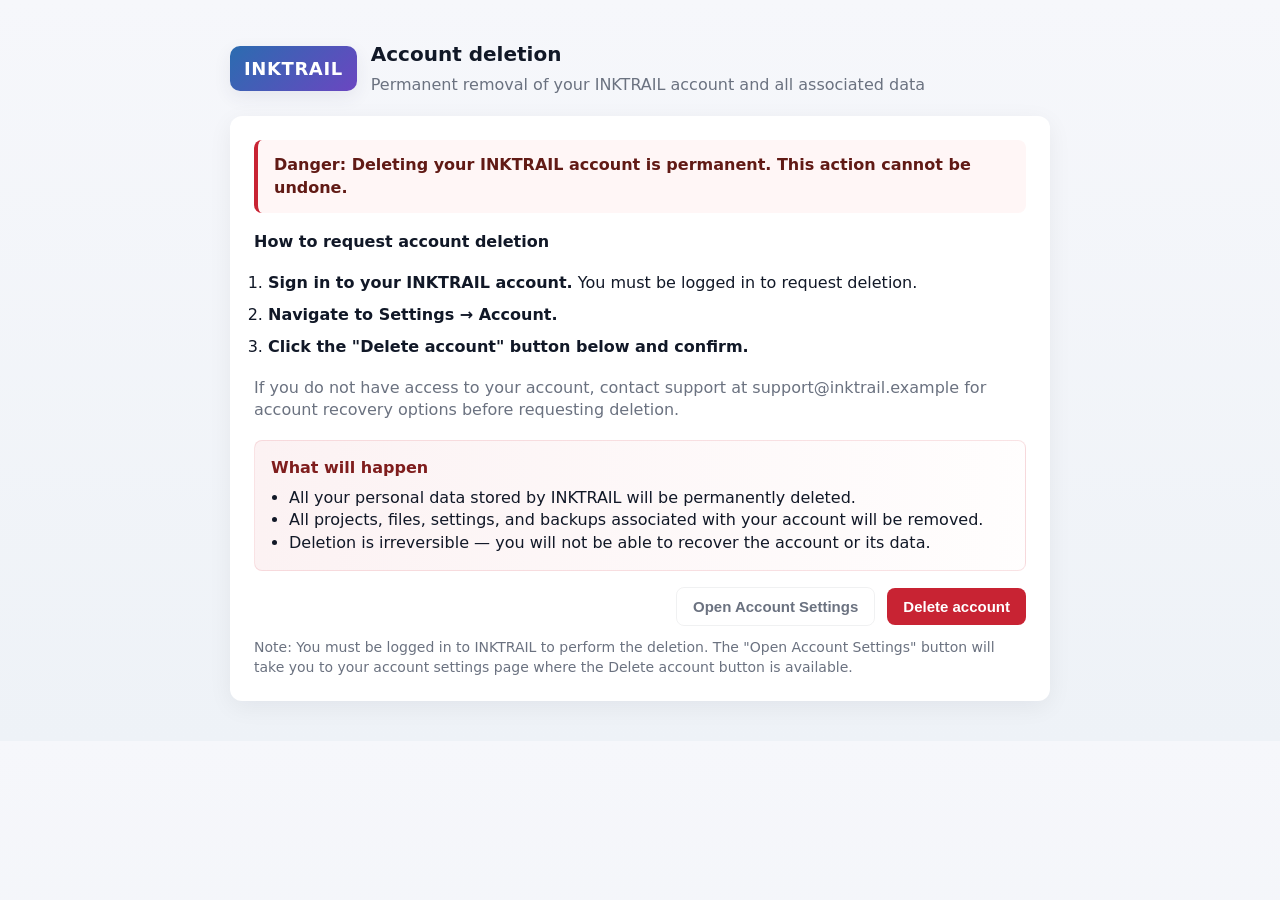
==== delete-account.html @ acf27bae "Add delete account HTML page" ====
<!doctype html>
<html lang="en">
<head>
  <meta charset="utf-8" />
  <meta name="viewport" content="width=device-width,initial-scale=1" />
  <title>Delete Account — INKTRAIL</title>
  <style>
    :root {
      --bg: #f6f7fb;
      --card: #ffffff;
      --accent: #0d6efd;
      --danger: #c82333;
      --muted: #6b7280;
      --max-width: 820px;
      --radius: 12px;
      font-family: system-ui, -apple-system, "Segoe UI", Roboto, "Helvetica Neue", Arial;
      color-scheme: light;
    }

    body {
      margin: 0;
      background: linear-gradient(180deg, #f6f7fb 0%, #eef2f7 100%);
      font-size: 16px;
      color: #111827;
      line-height: 1.4;
      -webkit-font-smoothing:antialiased;
      -moz-osx-font-smoothing:grayscale;
      padding: 40px 16px;
      display: flex;
      justify-content: center;
    }

    .container {
      width: 100%;
      max-width: var(--max-width);
    }

    header.app {
      display: flex;
      align-items: center;
      gap: 14px;
      margin-bottom: 20px;
    }

    .logo {
      background: linear-gradient(135deg,#2b6cb0,#6b46c1);
      color: white;
      font-weight: 700;
      padding: 10px 14px;
      border-radius: 10px;
      font-size: 18px;
      letter-spacing: 0.6px;
      box-shadow: 0 6px 18px rgba(50,50,93,0.08);
    }

    h1 {
      margin: 0;
      font-size: 20px;
    }

    .card {
      background: var(--card);
      border-radius: var(--radius);
      padding: 24px;
      box-shadow: 0 6px 24px rgba(15, 23, 42, 0.06);
    }

    .notice {
      border-left: 4px solid var(--danger);
      background: #fff6f6;
      padding: 14px 16px;
      border-radius: 8px;
      color: #611a15;
      margin-bottom: 18px;
      font-weight: 600;
    }

    .muted {
      color: var(--muted);
      margin-top: 6px;
      font-weight: 500;
    }

    .steps {
      margin: 18px 0;
      padding-left: 14px;
    }

    .steps li {
      margin: 10px 0;
    }

    .strong {
      font-weight: 700;
      color: #111827;
    }

    .danger-box {
      margin-top: 18px;
      padding: 16px;
      border-radius: 8px;
      background: linear-gradient(90deg, rgba(200,32,50,0.06), rgba(255,230,230,0.06));
      border: 1px solid rgba(200,32,50,0.12);
    }

    .danger-box p {
      margin: 0 0 8px 0;
      font-weight: 600;
      color: #7f1d1d;
    }

    .btn-row {
      display: flex;
      gap: 12px;
      margin-top: 16px;
      align-items: center;
    }

    button.btn {
      padding: 10px 16px;
      border-radius: 8px;
      font-weight: 700;
      border: none;
      cursor: pointer;
      font-size: 15px;
    }

    button.btn-primary {
      background: var(--accent);
      color: white;
      box-shadow: 0 6px 18px rgba(13,110,253,0.14);
    }

    button.btn-danger {
      background: var(--danger);
      color: white;
    }

    button.btn-ghost {
      background: transparent;
      color: var(--muted);
      border: 1px solid rgba(15,23,42,0.06);
      font-weight: 600;
    }

    .footer-note {
      margin-top: 12px;
      color: var(--muted);
      font-size: 14px;
    }

    /* Modal */
    .modal-backdrop {
      position: fixed;
      inset: 0;
      background: rgba(2,6,23,0.55);
      display: none;
      align-items: center;
      justify-content: center;
      z-index: 40;
      padding: 20px;
    }

    .modal {
      background: white;
      width: 100%;
      max-width: 560px;
      border-radius: 12px;
      padding: 20px;
      box-shadow: 0 30px 60px rgba(2,6,23,0.45);
    }

    .modal h2 {
      margin: 0 0 8px 0;
      font-size: 18px;
    }

    .modal p.lead {
      margin: 0 0 14px 0;
      color: var(--muted);
    }

    .field {
      margin-bottom: 12px;
    }

    input[type="text"] {
      width: 100%;
      padding: 10px 12px;
      border-radius: 8px;
      border: 1px solid #e6e9ef;
      font-size: 15px;
    }

    label.checkbox {
      display: flex;
      gap: 10px;
      align-items: center;
      font-weight: 600;
      color: #111827;
    }

    .confirm-words {
      font-weight: 700;
      color: var(--danger);
      display: inline-block;
      margin-left: 6px;
    }

    .success {
      background: linear-gradient(90deg,#ecfdf5,#e6fffa);
      border: 1px solid #b7f5e0;
      color: #065f46;
      padding: 12px;
      border-radius: 8px;
      font-weight: 700;
      margin-top: 12px;
    }

    @media (max-width: 520px) {
      .logo { font-size: 16px; padding: 8px 11px; }
      .card { padding: 16px; }
    }
  </style>
</head>
<body>
  <div class="container">
    <header class="app" aria-hidden="false">
      <div class="logo" aria-hidden="true">INKTRAIL</div>
      <div>
        <h1>Account deletion</h1>
        <div class="muted">Permanent removal of your INKTRAIL account and all associated data</div>
      </div>
    </header>

    <main class="card" role="main" aria-labelledby="page-title">
      <div id="page-title" style="display:none">Delete INKTRAIL Account</div>

      <div class="notice" role="alert">
        Danger: Deleting your INKTRAIL account is permanent. This action cannot be undone.
      </div>

      <section aria-labelledby="procedure-heading">
        <h2 id="procedure-heading" style="font-size:16px; margin:0 0 8px 0;">How to request account deletion</h2>
        <ol class="steps" aria-describedby="procedure-desc">
          <li><span class="strong">Sign in to your INKTRAIL account.</span> You must be logged in to request deletion.</li>
          <li><span class="strong">Navigate to Settings → Account.</span></li>
          <li><span class="strong">Click the "Delete account" button below and confirm.</span></li>
        </ol>
        <div id="procedure-desc" class="muted">If you do not have access to your account, contact support at support@inktrail.example for account recovery options before requesting deletion.</div>
      </section>

      <div class="danger-box" aria-live="polite">
        <p>What will happen</p>
        <ul style="margin:8px 0 0 18px; padding:0;">
          <li>All your personal data stored by INKTRAIL will be permanently deleted.</li>
          <li>All projects, files, settings, and backups associated with your account will be removed.</li>
          <li>Deletion is irreversible — you will not be able to recover the account or its data.</li>
        </ul>
      </div>

      <div class="btn-row" style="justify-content:flex-end;">
        <button class="btn btn-ghost" id="btn-settings" onclick="goToSettings()" aria-label="Open account settings">Open Account Settings</button>
        <button class="btn btn-danger" id="btn-delete" onclick="openModal()" aria-haspopup="dialog">Delete account</button>
      </div>

      <div class="footer-note">
        Note: You must be logged in to INKTRAIL to perform the deletion. The "Open Account Settings" button will take you to your account settings page where the Delete account button is available.
      </div>

      <!-- Modal / Confirmation -->
      <div class="modal-backdrop" id="modal" role="dialog" aria-modal="true" aria-labelledby="modal-title" aria-hidden="true">
        <div class="modal" role="document">
          <h2 id="modal-title">Confirm account deletion</h2>
          <p class="lead">This will permanently delete your INKTRAIL account and all data. To confirm, please complete the steps below.</p>

          <div class="field">
            <label class="checkbox">
              <input type="checkbox" id="confirmCheckbox" aria-describedby="checkbox-desc" />
              I understand that deleting my INKTRAIL account is permanent and cannot be undone.
            </label>
            <div id="checkbox-desc" class="muted" style="margin-top:8px; font-weight:500;">Required to enable the final Delete button.</div>
          </div>

          <div class="field">
            <label for="confirmInput" style="display:block; margin-bottom:6px; font-weight:600;">Type <span class="confirm-words">DELETE</span> to confirm</label>
            <input id="confirmInput" type="text" inputmode="text" autocomplete="off" placeholder="Type DELETE here" aria-label="Type DELETE to confirm" />
          </div>

          <div style="display:flex; gap:10px; justify-content:flex-end; margin-top:8px;">
            <button class="btn btn-ghost" onclick="closeModal()" id="cancelBtn">Cancel</button>
            <button class="btn btn-danger" id="confirmDeleteBtn" onclick="confirmDeletion()" disabled>Delete account</button>
          </div>

          <div id="result" aria-live="polite"></div>
        </div>
      </div>

    </main>
  </div>

  <script>
    // Basic modal + confirm interaction (front-end demonstration only).
    const modal = document.getElementById('modal');
    const checkbox = document.getElementById('confirmCheckbox');
    const input = document.getElementById('confirmInput');
    const confirmBtn = document.getElementById('confirmDeleteBtn');
    const result = document.getElementById('result');

    function openModal() {
      // In a real site ensure user is authenticated before opening
      modal.style.display = 'flex';
      modal.setAttribute('aria-hidden', 'false');
      input.value = '';
      checkbox.checked = false;
      confirmBtn.disabled = true;
      input.focus();
      result.innerHTML = '';
    }

    function closeModal() {
      modal.style.display = 'none';
      modal.setAttribute('aria-hidden', 'true');
      document.getElementById('btn-delete').focus();
    }

    function validateConfirmState() {
      const typed = input.value.trim();
      const ok = checkbox.checked && typed.toUpperCase() === 'DELETE';
      confirmBtn.disabled = !ok;
    }

    checkbox.addEventListener('change', validateConfirmState);
    input.addEventListener('input', validateConfirmState);

    function goToSettings() {
      // Example redirect (replace the URL with the real settings path)
      window.location.href = '/settings/account';
    }

    function confirmDeletion() {
      // Replace this with a real API call to delete the account (server-side).
      // This front-end demo shows a simulated immediate success message.
      confirmBtn.disabled = true;
      confirmBtn.textContent = 'Deleting…';

      // Simulate a server request
      setTimeout(() => {
        // show final confirmation
        result.innerHTML = '<div class="success" role="status">Your INKTRAIL account and all associated data have been permanently deleted.</div>';
        confirmBtn.textContent = 'Deleted';
        // In a real implementation, redirect to a post-deletion page or sign-out flow.
      }, 1100);
    }

    // Close modal with Esc
    document.addEventListener('keydown', (e) => {
      if (e.key === 'Escape' && modal.style.display === 'flex') closeModal();
    });

    // Click outside modal to close
    modal.addEventListener('click', (e) => {
      if (e.target === modal) closeModal();
    });
  </script>
</body>
</html>
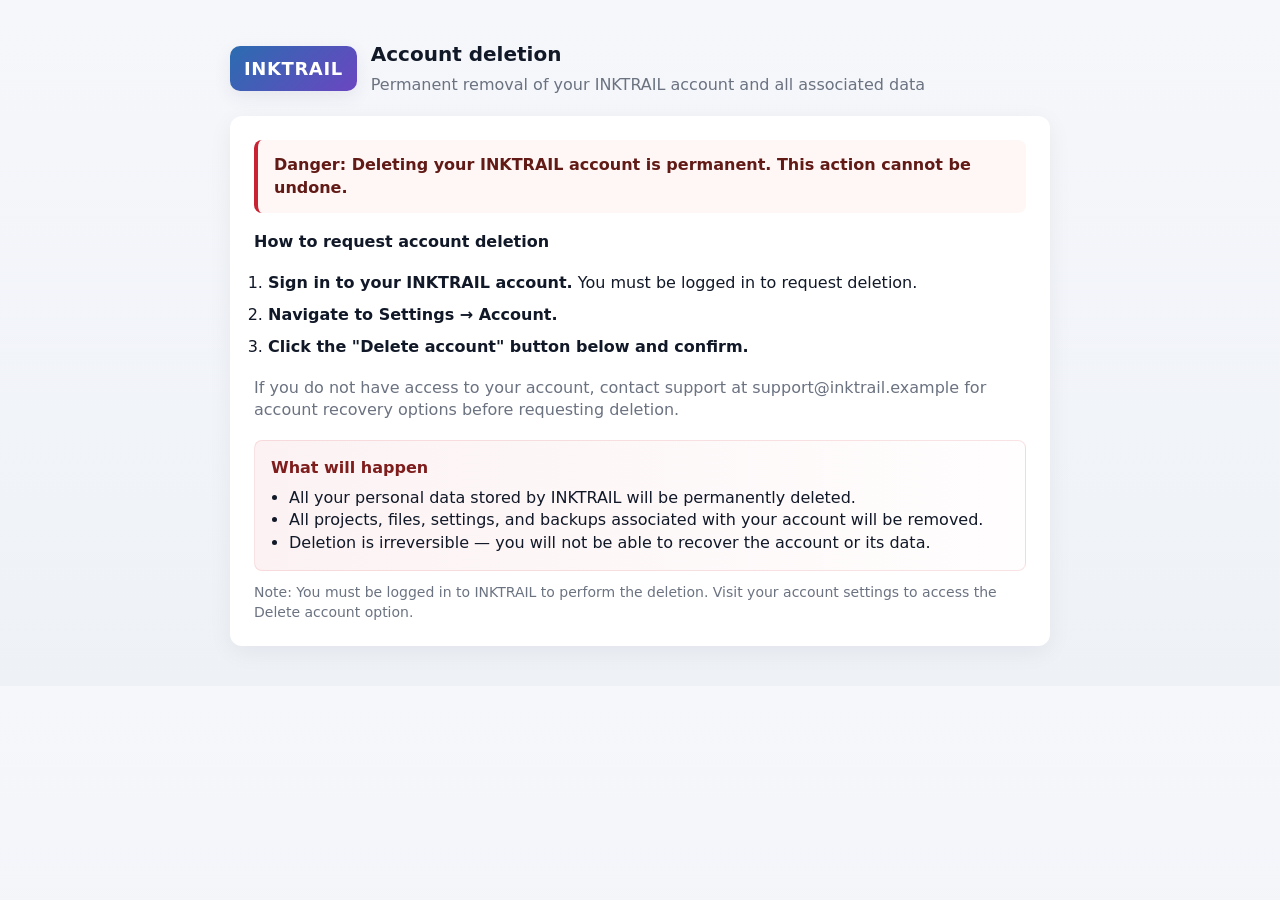
==== commit 36ffacfd: "Remove Open Account Settings and Delete account buttons" ====
--- a/delete-account.html
+++ b/delete-account.html
@@ -259,13 +259,8 @@
         </ul>
       </div>
 
-      <div class="btn-row" style="justify-content:flex-end;">
-        <button class="btn btn-ghost" id="btn-settings" onclick="goToSettings()" aria-label="Open account settings">Open Account Settings</button>
-        <button class="btn btn-danger" id="btn-delete" onclick="openModal()" aria-haspopup="dialog">Delete account</button>
-      </div>
-
       <div class="footer-note">
-        Note: You must be logged in to INKTRAIL to perform the deletion. The "Open Account Settings" button will take you to your account settings page where the Delete account button is available.
+        Note: You must be logged in to INKTRAIL to perform the deletion. Visit your account settings to access the Delete account option.
       </div>
 
       <!-- Modal / Confirmation -->
@@ -321,7 +316,6 @@
     function closeModal() {
       modal.style.display = 'none';
       modal.setAttribute('aria-hidden', 'true');
-      document.getElementById('btn-delete').focus();
     }
 
     function validateConfirmState() {
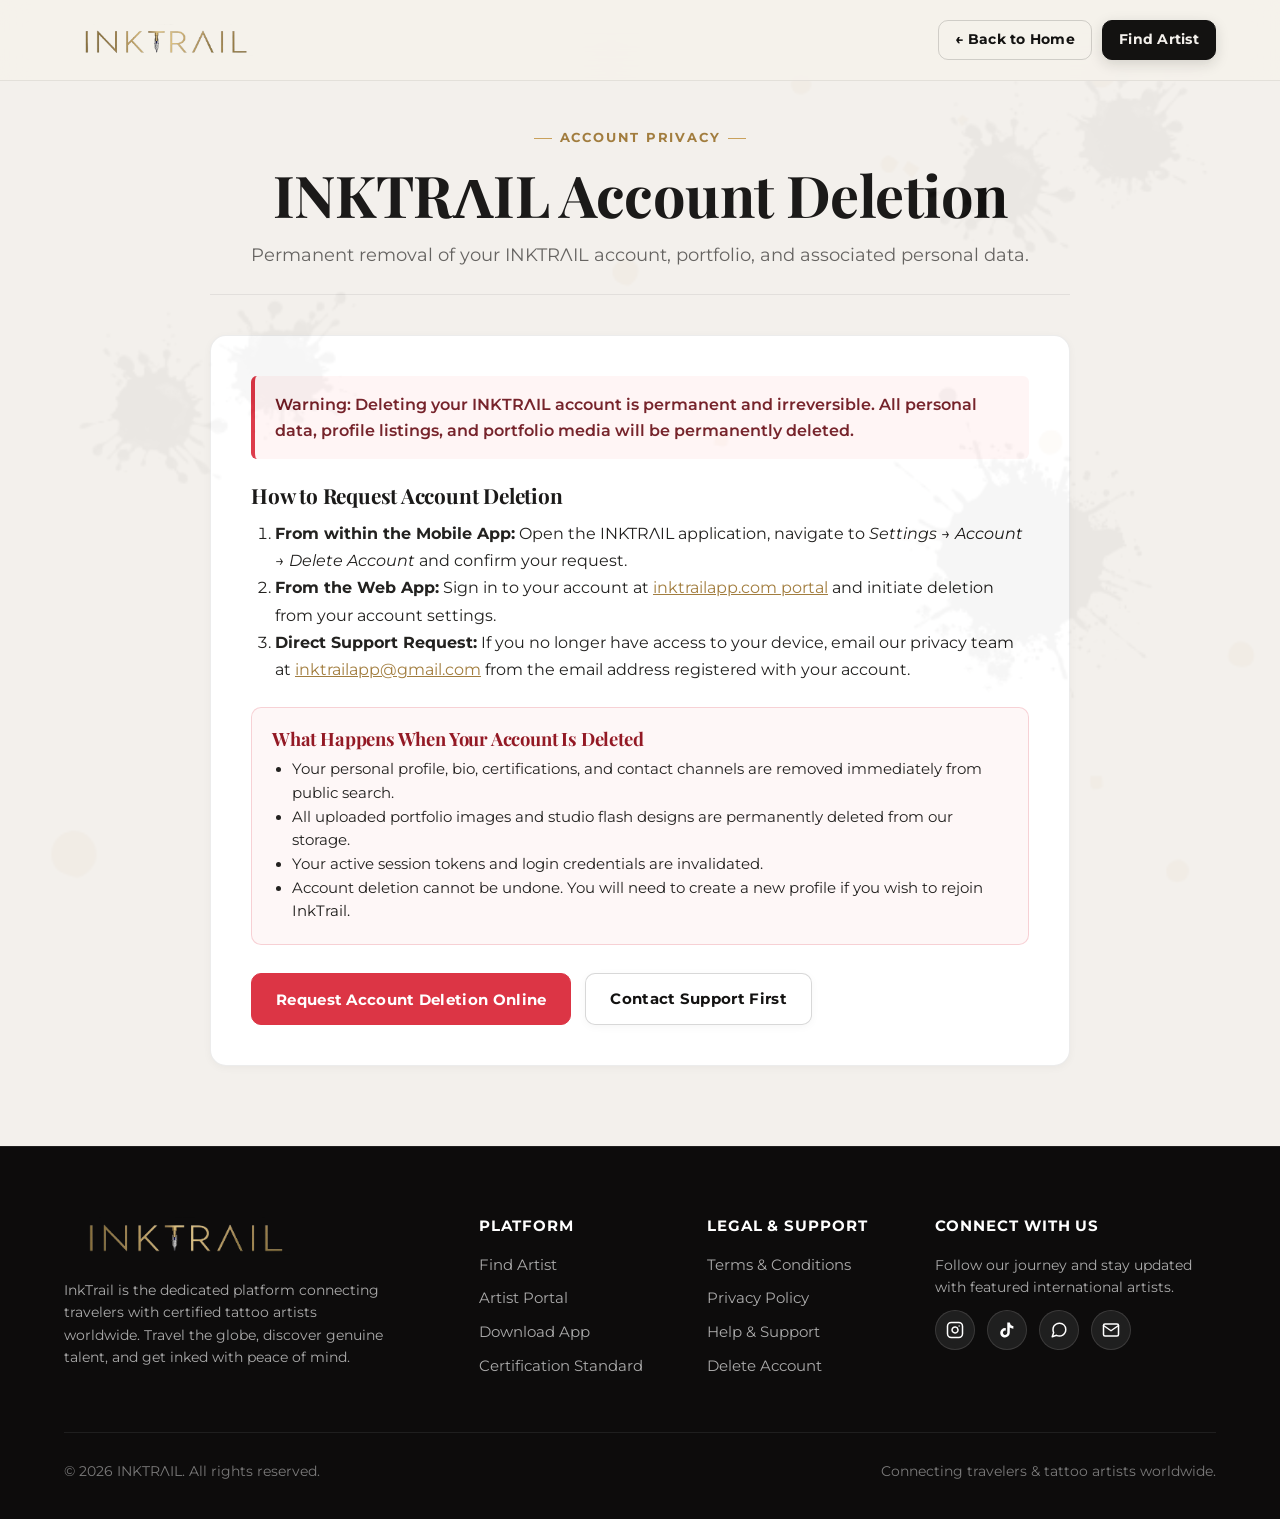
==== commit f3ee38e9: "feat: complete website redesign, SEO optimization, and content management" ====
--- a/delete-account.html
+++ b/delete-account.html
@@ -2,300 +2,277 @@
 <html lang="en">
 <head>
   <meta charset="utf-8" />
-  <meta name="viewport" content="width=device-width,initial-scale=1" />
-  <title>Delete Account — INKTRAIL</title>
+  <meta name="viewport" content="width=device-width, initial-scale=1" />
+  <title>Account Deletion Request — INKTRΛIL</title>
+  <meta name="description" content="Request permanent deletion of your INKTRΛIL account, portfolio, and associated personal data in accordance with store privacy requirements." />
+  <link rel="canonical" href="https://inktrailapp.com/delete-account.html" />
+
+  <!-- Open Graph -->
+  <meta property="og:type" content="website" />
+  <meta property="og:site_name" content="INKTRΛIL" />
+  <meta property="og:title" content="Account Deletion Request — INKTRΛIL" />
+  <meta property="og:description" content="Permanent removal of your INKTRΛIL account and associated data." />
+  <meta property="og:url" content="https://inktrailapp.com/delete-account.html" />
+  <meta property="og:image" content="https://inktrailapp.com/assets/logo-mark.jpg" />
+
+  <!-- Favicons -->
+  <link rel="icon" type="image/x-icon" href="favicon.ico" />
+  <link rel="icon" type="image/png" sizes="32x32" href="assets/favicon-32x32.png" />
+  <link rel="icon" type="image/png" sizes="16x16" href="assets/favicon-16x16.png" />
+  <link rel="apple-touch-icon" sizes="180x180" href="assets/apple-touch-icon.png" />
+
+  <!-- Fonts -->
+  <link rel="preconnect" href="https://fonts.googleapis.com" crossorigin />
+  <link rel="preconnect" href="https://fonts.gstatic.com" crossorigin />
+  <link href="https://fonts.googleapis.com/css2?family=Montserrat:wght@400;500;600;700&family=Playfair+Display:ital,wght@0,400;0,700;1,400&display=swap" rel="stylesheet" />
+
+  <!-- Stylesheet -->
+  <link rel="stylesheet" href="assets/site.css" />
+
   <style>
-    :root {
-      --bg: #f6f7fb;
-      --card: #ffffff;
-      --accent: #0d6efd;
-      --danger: #c82333;
-      --muted: #6b7280;
-      --max-width: 820px;
-      --radius: 12px;
-      font-family: system-ui, -apple-system, "Segoe UI", Roboto, "Helvetica Neue", Arial;
-      color-scheme: light;
-    }
-
-    body {
-      margin: 0;
-      background: linear-gradient(180deg, #f6f7fb 0%, #eef2f7 100%);
-      font-size: 16px;
-      color: #111827;
-      line-height: 1.4;
-      -webkit-font-smoothing:antialiased;
-      -moz-osx-font-smoothing:grayscale;
-      padding: 40px 16px;
-      display: flex;
-      justify-content: center;
-    }
-
-    .container {
-      width: 100%;
-      max-width: var(--max-width);
-    }
-
-    header.app {
-      display: flex;
-      align-items: center;
-      gap: 14px;
-      margin-bottom: 20px;
-    }
-
-    .logo {
-      background: linear-gradient(135deg,#2b6cb0,#6b46c1);
-      color: white;
-      font-weight: 700;
-      padding: 10px 14px;
-      border-radius: 10px;
-      font-size: 18px;
-      letter-spacing: 0.6px;
-      box-shadow: 0 6px 18px rgba(50,50,93,0.08);
-    }
-
-    h1 {
-      margin: 0;
-      font-size: 20px;
-    }
-
-    .card {
-      background: var(--card);
-      border-radius: var(--radius);
-      padding: 24px;
-      box-shadow: 0 6px 24px rgba(15, 23, 42, 0.06);
-    }
-
-    .notice {
-      border-left: 4px solid var(--danger);
-      background: #fff6f6;
-      padding: 14px 16px;
-      border-radius: 8px;
-      color: #611a15;
-      margin-bottom: 18px;
+    .delete-card {
+      background: var(--surface);
+      border: 1px solid var(--border-light);
+      border-radius: var(--radius-lg);
+      padding: 40px;
+      box-shadow: var(--shadow-subtle);
+    }
+    .danger-notice {
+      border-left: 4px solid #dc3545;
+      background: #fff5f5;
+      padding: 16px 20px;
+      border-radius: var(--radius-sm);
+      color: #721c24;
+      margin-bottom: 24px;
       font-weight: 600;
     }
-
-    .muted {
-      color: var(--muted);
-      margin-top: 6px;
-      font-weight: 500;
-    }
-
-    .steps {
-      margin: 18px 0;
-      padding-left: 14px;
-    }
-
-    .steps li {
-      margin: 10px 0;
-    }
-
-    .strong {
-      font-weight: 700;
-      color: #111827;
-    }
-
     .danger-box {
-      margin-top: 18px;
-      padding: 16px;
-      border-radius: 8px;
-      background: linear-gradient(90deg, rgba(200,32,50,0.06), rgba(255,230,230,0.06));
-      border: 1px solid rgba(200,32,50,0.12);
-    }
-
-    .danger-box p {
-      margin: 0 0 8px 0;
-      font-weight: 600;
-      color: #7f1d1d;
-    }
-
-    .btn-row {
-      display: flex;
-      gap: 12px;
-      margin-top: 16px;
-      align-items: center;
-    }
-
-    button.btn {
-      padding: 10px 16px;
-      border-radius: 8px;
-      font-weight: 700;
-      border: none;
-      cursor: pointer;
-      font-size: 15px;
-    }
-
-    button.btn-primary {
-      background: var(--accent);
-      color: white;
-      box-shadow: 0 6px 18px rgba(13,110,253,0.14);
-    }
-
-    button.btn-danger {
-      background: var(--danger);
-      color: white;
-    }
-
-    button.btn-ghost {
-      background: transparent;
-      color: var(--muted);
-      border: 1px solid rgba(15,23,42,0.06);
-      font-weight: 600;
-    }
-
-    .footer-note {
-      margin-top: 12px;
-      color: var(--muted);
-      font-size: 14px;
-    }
-
+      margin-top: 24px;
+      padding: 20px;
+      border-radius: var(--radius-md);
+      background: rgba(220, 53, 69, 0.04);
+      border: 1px solid rgba(220, 53, 69, 0.2);
+    }
+    .danger-box h4 {
+      color: #90111d;
+      margin-bottom: 8px;
+    }
+    .btn-danger {
+      background: #dc3545;
+      color: #ffffff;
+      border-color: #dc3545;
+    }
+    .btn-danger:hover {
+      background: #bd2130;
+      border-color: #b21f2d;
+      color: #ffffff;
+    }
     /* Modal */
     .modal-backdrop {
       position: fixed;
       inset: 0;
-      background: rgba(2,6,23,0.55);
+      background: rgba(18, 17, 16, 0.75);
       display: none;
       align-items: center;
       justify-content: center;
-      z-index: 40;
+      z-index: 2000;
       padding: 20px;
-    }
-
+      backdrop-filter: blur(6px);
+    }
     .modal {
-      background: white;
+      background: #ffffff;
       width: 100%;
-      max-width: 560px;
-      border-radius: 12px;
-      padding: 20px;
-      box-shadow: 0 30px 60px rgba(2,6,23,0.45);
-    }
-
+      max-width: 540px;
+      border-radius: var(--radius-lg);
+      padding: 32px;
+      box-shadow: 0 24px 60px rgba(0, 0, 0, 0.35);
+      border: 1px solid var(--border-light);
+    }
     .modal h2 {
-      margin: 0 0 8px 0;
-      font-size: 18px;
-    }
-
-    .modal p.lead {
-      margin: 0 0 14px 0;
-      color: var(--muted);
-    }
-
+      font-size: 1.4rem;
+      margin-bottom: 8px;
+    }
     .field {
-      margin-bottom: 12px;
-    }
-
+      margin: 16px 0;
+    }
     input[type="text"] {
       width: 100%;
-      padding: 10px 12px;
-      border-radius: 8px;
-      border: 1px solid #e6e9ef;
-      font-size: 15px;
-    }
-
-    label.checkbox {
-      display: flex;
-      gap: 10px;
-      align-items: center;
-      font-weight: 600;
-      color: #111827;
-    }
-
+      padding: 12px 14px;
+      border-radius: var(--radius-sm);
+      border: 1.5px solid var(--border-medium);
+      font-size: 1rem;
+      font-family: inherit;
+    }
+    input[type="text"]:focus {
+      outline: none;
+      border-color: #dc3545;
+      box-shadow: 0 0 0 3px rgba(220, 53, 69, 0.15);
+    }
     .confirm-words {
       font-weight: 700;
-      color: var(--danger);
+      color: #dc3545;
       display: inline-block;
-      margin-left: 6px;
-    }
-
-    .success {
-      background: linear-gradient(90deg,#ecfdf5,#e6fffa);
-      border: 1px solid #b7f5e0;
-      color: #065f46;
-      padding: 12px;
-      border-radius: 8px;
-      font-weight: 700;
-      margin-top: 12px;
-    }
-
-    @media (max-width: 520px) {
-      .logo { font-size: 16px; padding: 8px 11px; }
-      .card { padding: 16px; }
     }
   </style>
 </head>
 <body>
-  <div class="container">
-    <header class="app" aria-hidden="false">
-      <div class="logo" aria-hidden="true">INKTRAIL</div>
-      <div>
-        <h1>Account deletion</h1>
-        <div class="muted">Permanent removal of your INKTRAIL account and all associated data</div>
-      </div>
-    </header>
-
-    <main class="card" role="main" aria-labelledby="page-title">
-      <div id="page-title" style="display:none">Delete INKTRAIL Account</div>
-
-      <div class="notice" role="alert">
-        Danger: Deleting your INKTRAIL account is permanent. This action cannot be undone.
-      </div>
-
-      <section aria-labelledby="procedure-heading">
-        <h2 id="procedure-heading" style="font-size:16px; margin:0 0 8px 0;">How to request account deletion</h2>
-        <ol class="steps" aria-describedby="procedure-desc">
-          <li><span class="strong">Sign in to your INKTRAIL account.</span> You must be logged in to request deletion.</li>
-          <li><span class="strong">Navigate to Settings → Account.</span></li>
-          <li><span class="strong">Click the "Delete account" button below and confirm.</span></li>
-        </ol>
-        <div id="procedure-desc" class="muted">If you do not have access to your account, contact support at support@inktrail.example for account recovery options before requesting deletion.</div>
-      </section>
-
-      <div class="danger-box" aria-live="polite">
-        <p>What will happen</p>
-        <ul style="margin:8px 0 0 18px; padding:0;">
-          <li>All your personal data stored by INKTRAIL will be permanently deleted.</li>
-          <li>All projects, files, settings, and backups associated with your account will be removed.</li>
-          <li>Deletion is irreversible — you will not be able to recover the account or its data.</li>
+  <header class="site-header subpage-header" role="banner">
+    <div class="container header-inner">
+      <a href="index.html" class="brand-link" aria-label="INKTRΛIL Homepage">
+        <img src="assets/logo-parfait-or.jpg" alt="INKTRΛIL" class="brand-logo-img" width="220" height="40" />
+      </a>
+      <div class="header-actions">
+        <a class="btn btn-ghost btn-sm" href="index.html">← Back to Home</a>
+        <a class="btn btn-primary btn-sm" href="https://d72921c3b2.draftbit.dev/search" target="_blank" rel="noopener noreferrer">Find Artist</a>
+      </div>
+    </div>
+  </header>
+
+  <main class="page-container" role="main">
+    <div class="page-header">
+      <span class="eyebrow">ACCOUNT PRIVACY</span>
+      <h1>INKTRΛIL Account Deletion</h1>
+      <p class="lead">Permanent removal of your INKTRΛIL account, portfolio, and associated personal data.</p>
+    </div>
+
+    <div class="delete-card">
+      <div class="danger-notice" role="alert">
+        Warning: Deleting your INKTRΛIL account is permanent and irreversible. All personal data, profile listings, and portfolio media will be permanently deleted.
+      </div>
+
+      <h2 style="font-size:1.3rem; margin-bottom: 12px;">How to Request Account Deletion</h2>
+      <ol style="margin: 0 0 20px 24px; line-height: 1.7;">
+        <li><strong>From within the Mobile App:</strong> Open the INKTRΛIL application, navigate to <em>Settings → Account → Delete Account</em> and confirm your request.</li>
+        <li><strong>From the Web App:</strong> Sign in to your account at <a href="https://d72921c3b2.draftbit.dev/portal" target="_blank" rel="noopener noreferrer" style="color:var(--gold-dark); text-decoration:underline;">inktrailapp.com portal</a> and initiate deletion from your account settings.</li>
+        <li><strong>Direct Support Request:</strong> If you no longer have access to your device, email our privacy team at <a href="mailto:inktrailapp@gmail.com?subject=Account%20Deletion%20Request" style="color:var(--gold-dark); text-decoration:underline;">inktrailapp@gmail.com</a> from the email address registered with your account.</li>
+      </ol>
+
+      <div class="danger-box">
+        <h4>What Happens When Your Account Is Deleted</h4>
+        <ul style="margin: 8px 0 0 20px; line-height: 1.6; font-size:0.925rem;">
+          <li>Your personal profile, bio, certifications, and contact channels are removed immediately from public search.</li>
+          <li>All uploaded portfolio images and studio flash designs are permanently deleted from our storage.</li>
+          <li>Your active session tokens and login credentials are invalidated.</li>
+          <li>Account deletion cannot be undone. You will need to create a new profile if you wish to rejoin InkTrail.</li>
         </ul>
       </div>
 
-      <div class="footer-note">
-        Note: You must be logged in to INKTRAIL to perform the deletion. Visit your account settings to access the Delete account option.
-      </div>
-
-      <!-- Modal / Confirmation -->
-      <div class="modal-backdrop" id="modal" role="dialog" aria-modal="true" aria-labelledby="modal-title" aria-hidden="true">
-        <div class="modal" role="document">
-          <h2 id="modal-title">Confirm account deletion</h2>
-          <p class="lead">This will permanently delete your INKTRAIL account and all data. To confirm, please complete the steps below.</p>
-
-          <div class="field">
-            <label class="checkbox">
-              <input type="checkbox" id="confirmCheckbox" aria-describedby="checkbox-desc" />
-              I understand that deleting my INKTRAIL account is permanent and cannot be undone.
-            </label>
-            <div id="checkbox-desc" class="muted" style="margin-top:8px; font-weight:500;">Required to enable the final Delete button.</div>
+      <div style="margin-top: 28px; display: flex; gap: 14px; flex-wrap: wrap;">
+        <button type="button" class="btn btn-danger" onclick="openModal()">
+          Request Account Deletion Online
+        </button>
+        <a class="btn btn-secondary" href="support.html">
+          Contact Support First
+        </a>
+      </div>
+    </div>
+
+    <!-- Confirmation Modal Dialog -->
+    <div class="modal-backdrop" id="modal" role="dialog" aria-modal="true" aria-labelledby="modal-title" aria-hidden="true">
+      <div class="modal" role="document">
+        <h2 id="modal-title">Confirm Permanent Deletion</h2>
+        <p style="color:var(--text-muted); font-size:0.925rem; margin-bottom:16px;">
+          This will permanently queue your INKTRΛIL account and all associated data for irreversible removal.
+        </p>
+
+        <div class="field">
+          <label style="display:flex; align-items:flex-start; gap:10px; cursor:pointer; font-weight:600; font-size:0.925rem;">
+            <input type="checkbox" id="confirmCheckbox" style="margin-top:3px;" />
+            <span>I understand that deleting my INKTRΛIL account is permanent and cannot be undone.</span>
+          </label>
+        </div>
+
+        <div class="field">
+          <label for="confirmInput" style="display:block; margin-bottom:6px; font-weight:600; font-size:0.925rem;">
+            Type <span class="confirm-words">DELETE</span> to confirm:
+          </label>
+          <input id="confirmInput" type="text" autocomplete="off" placeholder="Type DELETE here" aria-label="Type DELETE to confirm" />
+        </div>
+
+        <div style="display:flex; gap:12px; justify-content:flex-end; margin-top:20px;">
+          <button type="button" class="btn btn-ghost" onclick="closeModal()">Cancel</button>
+          <button type="button" class="btn btn-danger" id="confirmDeleteBtn" onclick="confirmDeletion()" disabled>
+            Delete Account
+          </button>
+        </div>
+
+        <div id="result" style="margin-top:16px;" aria-live="polite"></div>
+      </div>
+    </div>
+  </main>
+
+  <!-- Global Footer (SOW Section 7) -->
+  <footer class="site-footer" role="contentinfo">
+    <div class="container">
+      <div class="footer-top">
+        <div class="footer-brand-col">
+          <img src="assets/logo-parfait-or.jpg" alt="INKTRΛIL" class="footer-logo" width="200" height="36" />
+          <p class="footer-about">
+            InkTrail is the dedicated platform connecting travelers with certified tattoo artists worldwide. Travel the globe, discover genuine talent, and get inked with peace of mind.
+          </p>
+        </div>
+
+        <div class="footer-col">
+          <h4>Platform</h4>
+          <ul class="footer-links">
+            <li><a href="https://d72921c3b2.draftbit.dev/search" target="_blank" rel="noopener noreferrer">Find Artist</a></li>
+            <li><a href="https://d72921c3b2.draftbit.dev/portal" target="_blank" rel="noopener noreferrer">Artist Portal</a></li>
+            <li><a href="download.html">Download App</a></li>
+            <li><a href="index.html#certification">Certification Standard</a></li>
+          </ul>
+        </div>
+
+        <div class="footer-col">
+          <h4>Legal & Support</h4>
+          <ul class="footer-links">
+            <li><a href="terms.html">Terms & Conditions</a></li>
+            <li><a href="privacy.html">Privacy Policy</a></li>
+            <li><a href="support.html">Help & Support</a></li>
+            <li><a href="delete-account.html">Delete Account</a></li>
+          </ul>
+        </div>
+
+        <div class="footer-col">
+          <h4>Connect with Us</h4>
+          <p style="font-size:0.875rem; color:rgba(255,255,255,0.65); margin-bottom:12px;">
+            Follow our journey and stay updated with featured international artists.
+          </p>
+          <div class="social-links-row" aria-label="Social media channels">
+            <!-- Instagram -->
+            <a href="https://www.instagram.com/inktrail.app/" target="_blank" rel="noopener noreferrer" class="social-btn" aria-label="Follow InkTrail on Instagram" data-content="social-instagram">
+              <svg viewBox="0 0 24 24" fill="none" stroke="currentColor" stroke-width="2" stroke-linecap="round" stroke-linejoin="round" aria-hidden="true"><rect x="2" y="2" width="20" height="20" rx="5" ry="5"></rect><path d="M16 11.37A4 4 0 1 1 12.63 8 4 4 0 0 1 16 11.37z"></path><line x1="17.5" y1="6.5" x2="17.51" y2="6.5"></line></svg>
+            </a>
+
+            <!-- TikTok -->
+            <a href="https://www.tiktok.com/@inktrail.app?lang=fr" target="_blank" rel="noopener noreferrer" class="social-btn" aria-label="Follow InkTrail on TikTok" data-content="social-tiktok">
+              <svg viewBox="0 0 24 24" fill="currentColor" aria-hidden="true"><path d="M19.59 6.69a4.83 4.83 0 0 1-3.77-4.25V2h-3.45v13.67a2.89 2.89 0 0 1-5.2 1.74 2.89 2.89 0 0 1 2.31-4.64c.298-.002.595.042.88.13V9.4a6.33 6.33 0 0 0-1-.08A6.34 6.34 0 0 0 3 15.66a6.34 6.34 0 0 0 10.82 4.49 6.27 6.27 0 0 0 1.89-4.49V8.69a8.18 8.18 0 0 0 4.77 1.52v-3.4a4.85 4.85 0 0 1-.89-.12z"/></svg>
+            </a>
+
+            <!-- WhatsApp -->
+            <a href="https://wa.me/33689978110" target="_blank" rel="noopener noreferrer" class="social-btn" aria-label="Chat with InkTrail on WhatsApp" data-content="social-whatsapp">
+              <svg viewBox="0 0 24 24" fill="none" stroke="currentColor" stroke-width="2" stroke-linecap="round" stroke-linejoin="round" aria-hidden="true"><path d="M21 11.5a8.38 8.38 0 0 1-.9 3.8 8.5 8.5 0 0 1-7.6 4.7 8.38 8.38 0 0 1-3.8-.9L3 21l1.9-5.7a8.38 8.38 0 0 1-.9-3.8 8.5 8.5 0 0 1 4.7-7.6 8.38 8.38 0 0 1 3.8-.9h.5a8.48 8.48 0 0 1 8 8v.5z"></path></svg>
+            </a>
+
+            <!-- Support Email -->
+            <a href="mailto:inktrailapp@gmail.com" class="social-btn" aria-label="Email InkTrail Support">
+              <svg viewBox="0 0 24 24" fill="none" stroke="currentColor" stroke-width="2" stroke-linecap="round" stroke-linejoin="round" aria-hidden="true"><path d="M4 4h16c1.1 0 2 .9 2 2v12c0 1.1-.9 2-2 2H4c-1.1 0-2-.9-2-2V6c0-1.1.9-2 2-2z"></path><polyline points="22,6 12,13 2,6"></polyline></svg>
+            </a>
           </div>
-
-          <div class="field">
-            <label for="confirmInput" style="display:block; margin-bottom:6px; font-weight:600;">Type <span class="confirm-words">DELETE</span> to confirm</label>
-            <input id="confirmInput" type="text" inputmode="text" autocomplete="off" placeholder="Type DELETE here" aria-label="Type DELETE to confirm" />
-          </div>
-
-          <div style="display:flex; gap:10px; justify-content:flex-end; margin-top:8px;">
-            <button class="btn btn-ghost" onclick="closeModal()" id="cancelBtn">Cancel</button>
-            <button class="btn btn-danger" id="confirmDeleteBtn" onclick="confirmDeletion()" disabled>Delete account</button>
-          </div>
-
-          <div id="result" aria-live="polite"></div>
-        </div>
-      </div>
-
-    </main>
-  </div>
+        </div>
+      </div>
+
+      <div class="footer-bottom">
+        <div>© 2026 INKTRΛIL. All rights reserved.</div>
+        <div>Connecting travelers & tattoo artists worldwide.</div>
+      </div>
+    </div>
+  </footer>
+
+  <!-- Scripts -->
+  <script src="assets/content.js"></script>
+  <script src="assets/app.js"></script>
 
   <script>
-    // Basic modal + confirm interaction (front-end demonstration only).
     const modal = document.getElementById('modal');
     const checkbox = document.getElementById('confirmCheckbox');
     const input = document.getElementById('confirmInput');
@@ -303,7 +280,6 @@
     const result = document.getElementById('result');
 
     function openModal() {
-      // In a real site ensure user is authenticated before opening
       modal.style.display = 'flex';
       modal.setAttribute('aria-hidden', 'false');
       input.value = '';
@@ -319,40 +295,28 @@
     }
 
     function validateConfirmState() {
-      const typed = input.value.trim();
-      const ok = checkbox.checked && typed.toUpperCase() === 'DELETE';
+      const ok = checkbox.checked && input.value.trim().toUpperCase() === 'DELETE';
       confirmBtn.disabled = !ok;
     }
 
     checkbox.addEventListener('change', validateConfirmState);
     input.addEventListener('input', validateConfirmState);
 
-    function goToSettings() {
-      // Example redirect (replace the URL with the real settings path)
-      window.location.href = '/settings/account';
-    }
-
     function confirmDeletion() {
-      // Replace this with a real API call to delete the account (server-side).
-      // This front-end demo shows a simulated immediate success message.
       confirmBtn.disabled = true;
-      confirmBtn.textContent = 'Deleting…';
-
-      // Simulate a server request
+      confirmBtn.textContent = 'Processing request...';
+
+      // Send deletion request or redirect user to logged in session
       setTimeout(() => {
-        // show final confirmation
-        result.innerHTML = '<div class="success" role="status">Your INKTRAIL account and all associated data have been permanently deleted.</div>';
-        confirmBtn.textContent = 'Deleted';
-        // In a real implementation, redirect to a post-deletion page or sign-out flow.
-      }, 1100);
-    }
-
-    // Close modal with Esc
+        result.innerHTML = '<div style="background:#e8f5e9; border:1px solid #c8e6c9; color:#2e7d32; padding:12px; border-radius:8px; font-weight:600; font-size:0.925rem;">Your account deletion request has been registered. If you are signed into the app, you will receive an email confirmation.</div>';
+        confirmBtn.textContent = 'Request Submitted';
+      }, 900);
+    }
+
     document.addEventListener('keydown', (e) => {
       if (e.key === 'Escape' && modal.style.display === 'flex') closeModal();
     });
 
-    // Click outside modal to close
     modal.addEventListener('click', (e) => {
       if (e.target === modal) closeModal();
     });
--- a/assets/site.css
+++ b/assets/site.css
@@ -0,0 +1,1331 @@
+/* ==============================================================================
+   INKTRΛIL — Design System & Master Stylesheet
+   ==============================================================================
+   Authentic tattoo-culture aesthetic blending minimalist elegance with artisanal craft.
+   Palette: Warm Cream, Deep Charcoal/Black, Imperial Gold.
+   Typography: Playfair Display (Serif Headings) & Montserrat (Geometric Sans).
+   ============================================================================== */
+
+:root {
+  /* Brand Palette */
+  --bg: hsl(36, 22%, 94%);                  /* Soft warm parchment / cream */
+  --bg-subtle: hsl(36, 20%, 91%);
+  --surface: #ffffff;
+  --surface-alt: #faf8f5;
+  --brand-black: hsl(30, 6%, 7%);           /* Rich deep black #121110 */
+  --brand-black-soft: hsl(30, 6%, 13%);     /* #22201e */
+  --brand-black-card: hsl(30, 6%, 10%);
+  --gold: hsl(38, 50%, 56%);                /* Signature gold #c49a58 */
+  --gold-dark: hsl(38, 48%, 42%);           /* #9e7737 */
+  --gold-light: hsl(38, 54%, 72%);          /* #dec291 */
+  --gold-glow: hsla(38, 50%, 56%, 0.18);
+  --gold-glow-strong: hsla(38, 50%, 56%, 0.35);
+
+  /* Functional Tokens */
+  --text-main: hsl(30, 6%, 10%);
+  --text-muted: rgba(18, 17, 16, 0.65);
+  --text-subtle: rgba(18, 17, 16, 0.45);
+  --border-light: rgba(18, 17, 16, 0.08);
+  --border-medium: rgba(18, 17, 16, 0.16);
+  --border-gold: rgba(196, 154, 88, 0.35);
+  --radius-sm: 6px;
+  --radius-md: 10px;
+  --radius-lg: 16px;
+  --radius-xl: 24px;
+  --radius-full: 9999px;
+
+  /* Typography */
+  --heading-serif: "Playfair Display", Georgia, "Times New Roman", serif;
+  --safe-sans: "Montserrat", -apple-system, BlinkMacSystemFont, "Segoe UI", Roboto, "Helvetica Neue", Arial, sans-serif;
+  --max-width: 1200px;
+  --header-height: 80px;
+
+  /* Shadows */
+  --shadow-subtle: 0 2px 8px rgba(18, 17, 16, 0.04);
+  --shadow-card: 0 10px 30px rgba(18, 17, 16, 0.06);
+  --shadow-hover: 0 16px 40px rgba(18, 17, 16, 0.1);
+  --shadow-gold: 0 8px 24px var(--gold-glow);
+}
+
+/* Base Reset & Box Sizing */
+*, *::before, *::after {
+  box-sizing: border-box;
+  margin: 0;
+  padding: 0;
+}
+
+html {
+  font-size: 16px;
+  scroll-behavior: smooth;
+  -webkit-text-size-adjust: 100%;
+}
+
+body {
+  min-height: 100vh;
+  background-color: var(--bg);
+  color: var(--text-main);
+  font-family: var(--safe-sans);
+  line-height: 1.6;
+  -webkit-font-smoothing: antialiased;
+  -moz-osx-font-smoothing: grayscale;
+  overflow-x: hidden;
+  position: relative;
+}
+
+/* Subtle background texture overlay using branded ink splatters */
+body::before {
+  content: "";
+  position: fixed;
+  top: 0;
+  left: 0;
+  width: 100%;
+  height: 100%;
+  background-image: url("ink-splatter-light.png");
+  background-repeat: repeat-y;
+  background-position: center top;
+  background-size: 100% auto;
+  opacity: 0.035;
+  pointer-events: none;
+  z-index: 0;
+}
+
+/* Accessibility: Skip Link & Screen Reader Only */
+.skip-link {
+  position: absolute;
+  top: -100px;
+  left: 16px;
+  background: var(--brand-black);
+  color: #ffffff;
+  padding: 12px 20px;
+  border-radius: var(--radius-sm);
+  z-index: 9999;
+  font-weight: 700;
+  text-decoration: none;
+  transition: top 0.2s ease;
+}
+.skip-link:focus {
+  top: 16px;
+  outline: 3px solid var(--gold);
+}
+
+.sr-only {
+  position: absolute;
+  width: 1px;
+  height: 1px;
+  padding: 0;
+  margin: -1px;
+  overflow: hidden;
+  clip: rect(0, 0, 0, 0);
+  white-space: nowrap;
+  border: 0;
+}
+
+/* Typography Hierarchy */
+h1, h2, h3, h4, h5, h6 {
+  font-family: var(--heading-serif);
+  color: var(--brand-black);
+  font-weight: 700;
+  line-height: 1.2;
+  letter-spacing: -0.01em;
+}
+
+h1 { font-size: clamp(2.2rem, 5vw, 3.6rem); }
+h2 { font-size: clamp(1.8rem, 3.5vw, 2.6rem); }
+h3 { font-size: clamp(1.3rem, 2.5vw, 1.7rem); }
+h4 { font-size: 1.15rem; }
+
+p {
+  color: var(--text-main);
+  font-size: 1.025rem;
+}
+
+.eyebrow {
+  display: inline-flex;
+  align-items: center;
+  gap: 8px;
+  font-family: var(--safe-sans);
+  font-size: 0.8rem;
+  font-weight: 700;
+  text-transform: uppercase;
+  letter-spacing: 0.14em;
+  color: var(--gold-dark);
+  margin-bottom: 12px;
+}
+.eyebrow::before, .eyebrow::after {
+  content: "";
+  display: inline-block;
+  width: 18px;
+  height: 1.5px;
+  background: var(--gold);
+}
+
+.lead {
+  font-size: 1.15rem;
+  line-height: 1.65;
+  color: var(--text-muted);
+}
+
+.gold { color: var(--gold); }
+.gold-accent { color: var(--gold-dark); font-weight: 700; }
+
+/* Interactive & Accessibility Focus */
+a {
+  color: inherit;
+  text-decoration: none;
+  transition: color 0.2s ease, opacity 0.2s ease;
+}
+
+a:focus-visible, button:focus-visible {
+  outline: 3px solid var(--gold);
+  outline-offset: 3px;
+}
+
+/* Container */
+.container {
+  width: 100%;
+  max-width: var(--max-width);
+  margin: 0 auto;
+  padding: 0 24px;
+  position: relative;
+  z-index: 1;
+}
+
+.container-narrow {
+  max-width: 860px;
+}
+
+/* Buttons System */
+.btn {
+  display: inline-flex;
+  align-items: center;
+  justify-content: center;
+  gap: 8px;
+  padding: 13px 24px;
+  font-family: var(--safe-sans);
+  font-size: 0.95rem;
+  font-weight: 700;
+  letter-spacing: 0.02em;
+  border-radius: var(--radius-md);
+  text-decoration: none;
+  cursor: pointer;
+  border: 1.5px solid transparent;
+  transition: all 0.25s cubic-bezier(0.16, 1, 0.3, 1);
+  min-height: 48px;
+  box-sizing: border-box;
+  white-space: nowrap;
+}
+
+.btn-primary {
+  background: var(--brand-black);
+  color: var(--bg);
+  border-color: var(--brand-black);
+  box-shadow: 0 4px 14px rgba(18, 17, 16, 0.15);
+}
+.btn-primary:hover {
+  background: var(--brand-black-soft);
+  border-color: var(--gold);
+  color: #ffffff;
+  transform: translateY(-2px);
+  box-shadow: 0 6px 20px rgba(18, 17, 16, 0.22);
+}
+
+.btn-secondary {
+  background: #ffffff;
+  color: var(--brand-black);
+  border-color: var(--border-medium);
+  box-shadow: var(--shadow-subtle);
+}
+.btn-secondary:hover {
+  border-color: var(--gold);
+  color: var(--gold-dark);
+  transform: translateY(-2px);
+  box-shadow: var(--shadow-card);
+}
+
+.btn-gold {
+  background: var(--gold);
+  color: #ffffff;
+  border-color: var(--gold);
+  box-shadow: var(--shadow-gold);
+}
+.btn-gold:hover {
+  background: var(--gold-dark);
+  border-color: var(--gold-dark);
+  transform: translateY(-2px);
+  box-shadow: 0 8px 24px var(--gold-glow-strong);
+}
+
+.btn-ghost {
+  background: transparent;
+  color: var(--brand-black);
+  border-color: var(--border-medium);
+}
+.btn-ghost:hover {
+  background: rgba(18, 17, 16, 0.04);
+  border-color: var(--brand-black);
+  transform: translateY(-2px);
+}
+
+.btn-sm {
+  padding: 8px 16px;
+  font-size: 0.85rem;
+  min-height: 40px;
+}
+
+.btn-lg {
+  padding: 16px 32px;
+  font-size: 1.05rem;
+  min-height: 54px;
+}
+
+.btn-group {
+  display: flex;
+  flex-wrap: wrap;
+  gap: 14px;
+  align-items: center;
+}
+
+/* Site Header & Navigation */
+.site-header {
+  position: sticky;
+  top: 0;
+  width: 100%;
+  background: rgba(245, 242, 235, 0.94);
+  backdrop-filter: blur(14px);
+  -webkit-backdrop-filter: blur(14px);
+  border-bottom: 1px solid var(--border-light);
+  z-index: 1000;
+  transition: all 0.3s ease;
+}
+
+.header-inner {
+  display: flex;
+  align-items: center;
+  justify-content: space-between;
+  height: var(--header-height);
+  gap: 20px;
+}
+
+.brand-link {
+  display: flex;
+  align-items: center;
+  gap: 12px;
+  text-decoration: none;
+  flex-shrink: 0;
+}
+
+.brand-logo-img {
+  height: 38px;
+  width: auto;
+  max-width: 200px;
+  object-fit: contain;
+  display: block;
+}
+
+.brand-text-fallback {
+  font-family: var(--heading-serif);
+  font-size: 1.5rem;
+  font-weight: 700;
+  letter-spacing: 0.08em;
+  color: var(--brand-black);
+}
+
+.site-nav {
+  display: flex;
+  align-items: center;
+  gap: clamp(14px, 1.8vw, 28px);
+}
+
+.nav-links {
+  display: flex;
+  align-items: center;
+  gap: clamp(12px, 1.4vw, 22px);
+  list-style: none;
+  margin: 0;
+  padding: 0;
+}
+
+.nav-link {
+  font-size: 0.9rem;
+  font-weight: 600;
+  color: var(--text-main);
+  text-decoration: none;
+  padding: 8px 4px;
+  position: relative;
+  white-space: nowrap;
+  letter-spacing: 0.01em;
+  transition: color 0.2s ease;
+}
+.nav-link::after {
+  content: "";
+  position: absolute;
+  bottom: 2px;
+  left: 0;
+  width: 0;
+  height: 2px;
+  background: var(--gold);
+  transition: width 0.25s ease;
+}
+.nav-link:hover {
+  color: var(--gold-dark);
+}
+.nav-link:hover::after {
+  width: 100%;
+}
+
+.header-actions {
+  display: flex;
+  align-items: center;
+  gap: 10px;
+  flex-shrink: 0;
+}
+
+/* Subpage Header overrides so Back to Home remains visible on all viewports */
+.subpage-header .header-actions {
+  display: flex !important;
+}
+@media (max-width: 600px) {
+  .subpage-header .brand-logo-img {
+    max-width: 145px;
+    height: 28px;
+  }
+  .subpage-header .header-actions {
+    gap: 6px;
+  }
+  .subpage-header .header-actions .btn {
+    padding: 6px 10px;
+    font-size: 0.78rem;
+    min-height: 34px;
+  }
+}
+
+/* Explicitly hide mobile-only action buttons on desktop */
+.header-actions-mobile {
+  display: none;
+}
+
+/* Mobile Nav Toggle */
+.mobile-nav-toggle {
+  display: none;
+  background: transparent;
+  border: none;
+  cursor: pointer;
+  padding: 8px;
+  color: var(--brand-black);
+  border-radius: var(--radius-sm);
+  align-items: center;
+  justify-content: center;
+  min-width: 44px;
+  min-height: 44px;
+}
+.mobile-nav-toggle svg {
+  width: 26px;
+  height: 26px;
+  display: block;
+}
+
+/* Hero Section */
+.hero-section {
+  padding: 80px 0 90px 0;
+  text-align: center;
+  position: relative;
+}
+
+.hero-badge-wrap {
+  margin-bottom: 20px;
+}
+
+.hero-badge {
+  display: inline-flex;
+  align-items: center;
+  gap: 8px;
+  background: rgba(196, 154, 88, 0.12);
+  border: 1px solid var(--border-gold);
+  color: var(--brand-black);
+  padding: 8px 18px;
+  border-radius: var(--radius-full);
+  font-size: 0.85rem;
+  font-weight: 700;
+  letter-spacing: 0.04em;
+}
+.hero-badge-dot {
+  width: 8px;
+  height: 8px;
+  background: var(--gold);
+  border-radius: 50%;
+  box-shadow: 0 0 10px var(--gold);
+}
+
+.hero-headline {
+  max-width: 880px;
+  margin: 0 auto 20px auto;
+  font-size: clamp(2.4rem, 5.5vw, 4.2rem);
+  font-weight: 700;
+  letter-spacing: -0.02em;
+}
+
+.hero-subtitle {
+  max-width: 680px;
+  margin: 0 auto 36px auto;
+  font-size: 1.2rem;
+  color: var(--text-muted);
+  line-height: 1.6;
+}
+
+.hero-ctas {
+  display: flex;
+  justify-content: center;
+  gap: 14px;
+  flex-wrap: wrap;
+  margin-bottom: 28px;
+}
+
+.hero-note {
+  font-size: 0.875rem;
+  color: var(--text-subtle);
+  display: flex;
+  align-items: center;
+  justify-content: center;
+  gap: 8px;
+}
+
+/* Hero Visual Showcase */
+.hero-showcase {
+  margin-top: 54px;
+  position: relative;
+  border-radius: var(--radius-xl);
+  background: var(--brand-black);
+  padding: 36px 30px;
+  box-shadow: var(--shadow-card);
+  color: #ffffff;
+  overflow: hidden;
+  border: 1px solid rgba(196, 154, 88, 0.25);
+}
+
+.hero-showcase::before {
+  content: "";
+  position: absolute;
+  inset: 0;
+  background-image: url("ink-splatter-dark.jpg");
+  background-size: cover;
+  background-position: center;
+  opacity: 0.12;
+  pointer-events: none;
+}
+
+.hero-showcase-inner {
+  position: relative;
+  z-index: 1;
+  display: grid;
+  grid-template-columns: repeat(3, 1fr);
+  gap: 28px;
+}
+
+.showcase-stat {
+  text-align: center;
+  padding: 10px;
+}
+.showcase-stat-num {
+  font-family: var(--heading-serif);
+  font-size: 2.4rem;
+  font-weight: 700;
+  color: var(--gold);
+  margin-bottom: 6px;
+}
+.showcase-stat-label {
+  font-size: 0.9rem;
+  color: rgba(255, 255, 255, 0.75);
+  font-weight: 500;
+}
+
+/* Sections General */
+.section {
+  padding: 85px 0;
+  position: relative;
+}
+
+.section-alt {
+  background: #ffffff;
+  border-top: 1px solid var(--border-light);
+  border-bottom: 1px solid var(--border-light);
+}
+
+.section-header {
+  text-align: center;
+  max-width: 760px;
+  margin: 0 auto 52px auto;
+}
+.section-header.text-left {
+  text-align: left;
+  margin-left: 0;
+}
+
+.section-title {
+  margin-bottom: 14px;
+}
+
+.section-lead {
+  font-size: 1.15rem;
+  color: var(--text-muted);
+}
+
+/* What is InkTrail */
+.whatis-grid {
+  display: grid;
+  grid-template-columns: repeat(3, 1fr);
+  gap: 28px;
+  margin-top: 40px;
+}
+
+.whatis-card {
+  background: var(--surface);
+  border: 1px solid var(--border-light);
+  border-radius: var(--radius-lg);
+  padding: 32px 28px;
+  transition: transform 0.25s ease, box-shadow 0.25s ease, border-color 0.25s ease;
+  position: relative;
+}
+.whatis-card:hover {
+  transform: translateY(-4px);
+  box-shadow: var(--shadow-card);
+  border-color: var(--gold);
+}
+
+.card-icon-wrap {
+  width: 54px;
+  height: 54px;
+  border-radius: var(--radius-md);
+  background: rgba(196, 154, 88, 0.12);
+  color: var(--gold-dark);
+  display: flex;
+  align-items: center;
+  justify-content: center;
+  margin-bottom: 20px;
+}
+.card-icon-wrap svg {
+  width: 26px;
+  height: 26px;
+}
+
+.whatis-card h3 {
+  font-size: 1.25rem;
+  margin-bottom: 12px;
+}
+
+.whatis-card p {
+  color: var(--text-muted);
+  font-size: 0.95rem;
+}
+
+/* Benefits Layout (Travelers & Artists) */
+.benefits-grid {
+  display: grid;
+  grid-template-columns: repeat(auto-fit, minmax(320px, 1fr));
+  gap: 24px;
+}
+
+.benefit-card {
+  background: var(--surface);
+  border: 1px solid var(--border-light);
+  border-radius: var(--radius-lg);
+  padding: 30px 26px;
+  transition: transform 0.25s ease, box-shadow 0.25s ease;
+  position: relative;
+  display: flex;
+  gap: 20px;
+  align-items: flex-start;
+}
+.benefit-card:hover {
+  transform: translateY(-3px);
+  box-shadow: var(--shadow-card);
+  border-color: var(--border-gold);
+}
+
+.benefit-icon-box {
+  flex-shrink: 0;
+  width: 48px;
+  height: 48px;
+  border-radius: var(--radius-md);
+  background: var(--brand-black);
+  color: var(--gold);
+  display: flex;
+  align-items: center;
+  justify-content: center;
+}
+.benefit-icon-box svg {
+  width: 22px;
+  height: 22px;
+}
+
+.benefit-card-content h3 {
+  font-size: 1.15rem;
+  margin-bottom: 8px;
+}
+
+.benefit-card-content p {
+  font-size: 0.925rem;
+  color: var(--text-muted);
+}
+
+/* Artist CTA Banner */
+.artist-cta-box {
+  margin-top: 48px;
+  background: linear-gradient(135deg, var(--brand-black) 0%, var(--brand-black-soft) 100%);
+  border-radius: var(--radius-lg);
+  padding: 36px 32px;
+  display: flex;
+  align-items: center;
+  justify-content: space-between;
+  gap: 24px;
+  color: #ffffff;
+  border: 1px solid var(--border-gold);
+  box-shadow: var(--shadow-card);
+}
+.artist-cta-info h3 {
+  color: #ffffff;
+  font-size: 1.5rem;
+  margin-bottom: 6px;
+}
+.artist-cta-info p {
+  color: rgba(255, 255, 255, 0.75);
+  font-size: 0.95rem;
+}
+
+/* InkTrail Certification Section (SOW 3.5) */
+.cert-card {
+  background: var(--surface);
+  border: 1.5px solid var(--border-gold);
+  border-radius: var(--radius-xl);
+  padding: 48px 40px;
+  box-shadow: var(--shadow-card);
+  position: relative;
+  overflow: hidden;
+}
+
+.cert-card-header {
+  display: flex;
+  align-items: center;
+  gap: 24px;
+  margin-bottom: 32px;
+  padding-bottom: 24px;
+  border-bottom: 1px solid var(--border-light);
+}
+
+.cert-badge-visual {
+  flex-shrink: 0;
+  width: 80px;
+  height: 80px;
+  border-radius: 50%;
+  background: var(--brand-black);
+  border: 2px solid var(--gold);
+  display: flex;
+  align-items: center;
+  justify-content: center;
+  padding: 6px;
+  box-shadow: var(--shadow-gold);
+}
+.cert-badge-visual img {
+  width: 100%;
+  height: 100%;
+  object-fit: contain;
+  border-radius: 50%;
+}
+
+.cert-badge-title {
+  margin: 0 0 6px 0;
+  font-size: 1.8rem;
+}
+
+.cert-lead-text {
+  font-size: 1.1rem;
+  color: var(--text-muted);
+  line-height: 1.6;
+  margin-bottom: 36px;
+}
+
+.cert-steps-grid {
+  display: grid;
+  grid-template-columns: repeat(3, 1fr);
+  gap: 24px;
+  margin-bottom: 36px;
+}
+
+.cert-step-item {
+  background: var(--bg);
+  padding: 24px 20px;
+  border-radius: var(--radius-md);
+  border: 1px solid var(--border-light);
+  position: relative;
+}
+
+.cert-step-num {
+  font-family: var(--heading-serif);
+  font-size: 1.6rem;
+  font-weight: 700;
+  color: var(--gold-dark);
+  margin-bottom: 8px;
+}
+
+.cert-step-item h4 {
+  font-size: 1.05rem;
+  margin-bottom: 8px;
+}
+
+.cert-step-item p {
+  font-size: 0.875rem;
+  color: var(--text-muted);
+}
+
+.cert-disclaimer {
+  font-size: 0.825rem;
+  color: var(--text-subtle);
+  background: rgba(18, 17, 16, 0.03);
+  padding: 14px 18px;
+  border-radius: var(--radius-sm);
+  border-left: 3px solid var(--gold);
+  line-height: 1.5;
+}
+
+/* Visual Discovery Gallery / Carousel (SOW 3.6) */
+.gallery-section {
+  position: relative;
+}
+
+.gallery-grid {
+  display: grid;
+  grid-template-columns: repeat(3, 1fr);
+  gap: 24px;
+}
+
+.gallery-item {
+  border-radius: var(--radius-lg);
+  overflow: hidden;
+  background: var(--brand-black);
+  position: relative;
+  aspect-ratio: 4 / 3;
+  box-shadow: var(--shadow-subtle);
+  border: 1px solid var(--border-light);
+  transition: transform 0.3s cubic-bezier(0.16, 1, 0.3, 1), box-shadow 0.3s ease;
+}
+.gallery-item:hover {
+  transform: translateY(-4px);
+  box-shadow: var(--shadow-hover);
+  border-color: var(--gold);
+}
+
+.gallery-item img {
+  width: 100%;
+  height: 100%;
+  object-fit: cover;
+  display: block;
+  transition: transform 0.5s ease;
+}
+.gallery-item:hover img {
+  transform: scale(1.04);
+}
+
+.gallery-overlay {
+  position: absolute;
+  inset: 0;
+  background: linear-gradient(180deg, transparent 40%, rgba(18, 17, 16, 0.9) 100%);
+  display: flex;
+  flex-direction: column;
+  justify-content: flex-end;
+  padding: 20px;
+  color: #ffffff;
+}
+
+.gallery-cat {
+  font-size: 0.75rem;
+  font-weight: 700;
+  text-transform: uppercase;
+  letter-spacing: 0.1em;
+  color: var(--gold);
+  margin-bottom: 4px;
+}
+
+.gallery-title {
+  font-family: var(--heading-serif);
+  font-size: 1.15rem;
+  color: #ffffff;
+  font-weight: 700;
+}
+
+/* Visual Discovery Gallery Slider Component (SOW 3.6) */
+.gallery-slider {
+  position: relative;
+  overflow: hidden;
+  border-radius: var(--radius-xl);
+  box-shadow: var(--shadow-card);
+  background: var(--brand-black);
+  border: 1px solid rgba(196, 154, 88, 0.3);
+  margin-top: 36px;
+}
+
+.gallery-track {
+  display: flex;
+  transition: transform 0.45s cubic-bezier(0.16, 1, 0.3, 1);
+  will-change: transform;
+}
+
+.gallery-slide {
+  min-width: 100%;
+  position: relative;
+  aspect-ratio: 16 / 9;
+  background: var(--brand-black);
+  overflow: hidden;
+}
+
+.gallery-slide img {
+  width: 100%;
+  height: 100%;
+  object-fit: cover;
+  display: block;
+}
+
+.gallery-slide-caption {
+  position: absolute;
+  bottom: 0;
+  left: 0;
+  right: 0;
+  background: linear-gradient(180deg, transparent 0%, rgba(18, 17, 16, 0.94) 100%);
+  padding: 44px 32px 36px 32px;
+  color: #ffffff;
+}
+
+.gallery-nav-btn {
+  position: absolute;
+  top: 50%;
+  transform: translateY(-50%);
+  width: 48px;
+  height: 48px;
+  border-radius: 50%;
+  background: rgba(18, 17, 16, 0.75);
+  border: 1px solid rgba(196, 154, 88, 0.4);
+  color: #ffffff;
+  display: flex;
+  align-items: center;
+  justify-content: center;
+  cursor: pointer;
+  z-index: 10;
+  transition: all 0.2s ease;
+  backdrop-filter: blur(8px);
+}
+.gallery-nav-btn:hover {
+  background: var(--gold);
+  color: var(--brand-black);
+  border-color: var(--gold);
+}
+.gallery-prev { left: 18px; }
+.gallery-next { right: 18px; }
+
+.gallery-dots {
+  position: absolute;
+  bottom: 16px;
+  left: 50%;
+  transform: translateX(-50%);
+  display: flex;
+  gap: 8px;
+  z-index: 10;
+}
+
+.gallery-dot {
+  width: 10px;
+  height: 10px;
+  border-radius: 50%;
+  background: rgba(255, 255, 255, 0.4);
+  border: none;
+  cursor: pointer;
+  padding: 0;
+  transition: all 0.25s ease;
+}
+.gallery-dot.is-active {
+  background: var(--gold);
+  width: 24px;
+  border-radius: var(--radius-full);
+}
+
+/* FAQ Accordion Styling */
+.faq-question svg {
+  width: 20px;
+  height: 20px;
+  transition: transform 0.25s ease;
+  color: var(--gold-dark);
+  flex-shrink: 0;
+}
+.faq-card.is-open .faq-question svg {
+  transform: rotate(180deg);
+}
+.faq-card .faq-answer {
+  display: none;
+  margin-top: 10px;
+  padding-top: 10px;
+  border-top: 1px solid var(--border-light);
+}
+.faq-card.is-open .faq-answer {
+  display: block;
+}
+
+/* FAQ Section */
+.faq-list {
+  max-width: 820px;
+  margin: 0 auto;
+  display: flex;
+  flex-direction: column;
+  gap: 16px;
+}
+
+.faq-card {
+  background: var(--surface);
+  border: 1px solid var(--border-light);
+  border-radius: var(--radius-md);
+  padding: 24px 28px;
+  transition: border-color 0.2s ease, box-shadow 0.2s ease;
+}
+.faq-card:hover {
+  border-color: var(--border-gold);
+  box-shadow: var(--shadow-subtle);
+}
+
+.faq-question {
+  font-size: 1.15rem;
+  font-weight: 700;
+  color: var(--brand-black);
+  margin-bottom: 10px;
+  display: flex;
+  align-items: center;
+  justify-content: space-between;
+  gap: 12px;
+}
+
+.faq-answer {
+  color: var(--text-muted);
+  font-size: 0.975rem;
+  line-height: 1.6;
+}
+
+/* Final Call to Action */
+.final-cta-section {
+  padding: 95px 0;
+  background: var(--brand-black);
+  color: #ffffff;
+  text-align: center;
+  position: relative;
+  overflow: hidden;
+  border-top: 2px solid var(--gold);
+}
+
+.final-cta-section::before {
+  content: "";
+  position: absolute;
+  inset: 0;
+  background-image: url("ink-splatter-dark.jpg");
+  background-size: cover;
+  background-position: center;
+  opacity: 0.14;
+  pointer-events: none;
+}
+
+.final-cta-inner {
+  position: relative;
+  z-index: 1;
+  max-width: 840px;
+  margin: 0 auto;
+}
+
+.final-cta-title {
+  color: #ffffff;
+  margin-bottom: 18px;
+  font-size: clamp(2.2rem, 5vw, 3.6rem);
+}
+
+.final-cta-subtitle {
+  color: rgba(255, 255, 255, 0.8);
+  font-size: 1.2rem;
+  margin-bottom: 36px;
+}
+
+.final-cta-buttons {
+  display: flex;
+  justify-content: center;
+  gap: 16px;
+  flex-wrap: wrap;
+}
+
+/* Footer (SOW Section 7) */
+.site-footer {
+  background: #0d0c0c;
+  color: rgba(255, 255, 255, 0.7);
+  padding: 70px 0 36px 0;
+  font-size: 0.925rem;
+  border-top: 1px solid rgba(255, 255, 255, 0.08);
+}
+
+.footer-top {
+  display: grid;
+  grid-template-columns: 2fr 1fr 1fr 1.5fr;
+  gap: 40px;
+  margin-bottom: 54px;
+}
+
+.footer-brand-col {
+  max-width: 320px;
+}
+
+.footer-logo {
+  height: 38px;
+  width: auto;
+  margin-bottom: 16px;
+}
+
+.footer-about {
+  font-size: 0.875rem;
+  line-height: 1.6;
+  color: rgba(255, 255, 255, 0.65);
+}
+
+.footer-col h4 {
+  color: #ffffff;
+  font-size: 0.95rem;
+  letter-spacing: 0.06em;
+  text-transform: uppercase;
+  margin-bottom: 18px;
+  font-family: var(--safe-sans);
+  font-weight: 700;
+}
+
+.footer-links {
+  list-style: none;
+  display: flex;
+  flex-direction: column;
+  gap: 10px;
+}
+
+.footer-links a {
+  color: rgba(255, 255, 255, 0.65);
+  text-decoration: none;
+  transition: color 0.2s ease;
+}
+.footer-links a:hover {
+  color: var(--gold);
+}
+
+.social-links-row {
+  display: flex;
+  gap: 12px;
+  margin-top: 12px;
+}
+
+.social-btn {
+  width: 40px;
+  height: 40px;
+  border-radius: 50%;
+  background: rgba(255, 255, 255, 0.08);
+  color: #ffffff;
+  display: flex;
+  align-items: center;
+  justify-content: center;
+  transition: all 0.2s ease;
+  border: 1px solid rgba(255, 255, 255, 0.12);
+}
+.social-btn:hover {
+  background: var(--gold);
+  color: var(--brand-black);
+  transform: translateY(-2px);
+  border-color: var(--gold);
+}
+.social-btn svg {
+  width: 18px;
+  height: 18px;
+}
+
+.footer-bottom {
+  padding-top: 28px;
+  border-top: 1px solid rgba(255, 255, 255, 0.08);
+  display: flex;
+  justify-content: space-between;
+  align-items: center;
+  flex-wrap: wrap;
+  gap: 16px;
+  font-size: 0.85rem;
+  color: rgba(255, 255, 255, 0.45);
+}
+
+/* Secondary Pages Styles (download, terms, privacy, support, delete-account) */
+.page-container {
+  max-width: 900px;
+  margin: 40px auto 80px auto;
+  padding: 0 20px;
+}
+
+.page-header {
+  text-align: center;
+  margin-bottom: 40px;
+  padding-bottom: 24px;
+  border-bottom: 1px solid var(--border-light);
+}
+
+.page-header h1 {
+  margin-bottom: 10px;
+}
+
+.page-header .last-updated {
+  font-size: 0.9rem;
+  color: var(--text-muted);
+}
+
+.content-card {
+  background: var(--surface);
+  border: 1px solid var(--border-light);
+  border-radius: var(--radius-lg);
+  padding: 40px;
+  box-shadow: var(--shadow-subtle);
+  line-height: 1.7;
+}
+
+.content-card h2 {
+  font-size: 1.4rem;
+  margin: 32px 0 14px 0;
+  padding-bottom: 8px;
+  border-bottom: 1px solid var(--border-light);
+}
+.content-card h2:first-of-type {
+  margin-top: 0;
+}
+
+.content-card h3 {
+  font-size: 1.15rem;
+  margin: 22px 0 10px 0;
+}
+
+.content-card p {
+  margin-bottom: 16px;
+  color: #2a2928;
+}
+
+.content-card ul, .content-card ol {
+  margin: 16px 0 20px 24px;
+}
+
+.content-card li {
+  margin-bottom: 8px;
+}
+
+.content-card .contact-box {
+  background: var(--bg);
+  border: 1px solid var(--border-light);
+  border-radius: var(--radius-md);
+  padding: 20px;
+  margin-top: 32px;
+}
+
+/* Responsive Breakpoints & Mobile Navigation */
+@media (max-width: 1024px) {
+  :root { --header-height: 72px; }
+  
+  .whatis-grid { grid-template-columns: repeat(2, 1fr); }
+  .cert-steps-grid { grid-template-columns: 1fr; }
+  .gallery-grid { grid-template-columns: repeat(2, 1fr); }
+  .footer-top { grid-template-columns: repeat(2, 1fr); gap: 32px; }
+
+  /* Mobile Navigation Drawer Activation at 1024px */
+  .site-nav {
+    display: none;
+    position: absolute;
+    top: 100%;
+    left: 0;
+    right: 0;
+    width: 100%;
+    background: rgba(245, 242, 235, 0.98);
+    backdrop-filter: blur(18px);
+    -webkit-backdrop-filter: blur(18px);
+    border-bottom: 1px solid var(--border-medium);
+    flex-direction: column;
+    padding: 20px 24px 30px 24px;
+    box-shadow: 0 20px 40px rgba(18, 17, 16, 0.12);
+    max-height: calc(100vh - 72px);
+    overflow-y: auto;
+  }
+  .site-nav.is-open {
+    display: flex;
+    animation: slideDownNav 0.22s cubic-bezier(0.16, 1, 0.3, 1);
+  }
+  @keyframes slideDownNav {
+    from { opacity: 0; transform: translateY(-8px); }
+    to { opacity: 1; transform: translateY(0); }
+  }
+
+  .nav-links {
+    flex-direction: column;
+    width: 100%;
+    gap: 4px;
+    align-items: stretch;
+  }
+  .nav-link {
+    width: 100%;
+    padding: 12px 14px;
+    font-size: 1.05rem;
+    border-radius: var(--radius-sm);
+    white-space: normal;
+  }
+  .nav-link:hover, .nav-link:focus-visible {
+    background: rgba(196, 154, 88, 0.12);
+    color: var(--gold-dark);
+  }
+  .nav-link::after {
+    display: none;
+  }
+
+  .header-actions {
+    display: none;
+  }
+  .mobile-nav-toggle {
+    display: flex;
+  }
+
+  .site-nav .header-actions-mobile {
+    display: flex;
+    flex-direction: column;
+    width: 100%;
+    gap: 10px;
+    margin-top: 18px;
+    padding-top: 18px;
+    border-top: 1px solid var(--border-light);
+  }
+  .site-nav .header-actions-mobile .btn {
+    width: 100%;
+    justify-content: center;
+  }
+}
+
+@media (max-width: 768px) {
+  .hero-showcase-inner { grid-template-columns: 1fr; gap: 16px; }
+  .whatis-grid { grid-template-columns: 1fr; }
+  .benefits-grid { grid-template-columns: 1fr; }
+  .gallery-grid { grid-template-columns: 1fr; }
+  .artist-cta-box { flex-direction: column; text-align: center; }
+  .cert-card-header { flex-direction: column; text-align: center; }
+  .footer-top { grid-template-columns: 1fr; }
+  .content-card { padding: 24px 20px; }
+  .cert-card { padding: 32px 20px; }
+}
+
+@media (max-width: 480px) {
+  .hero-ctas { flex-direction: column; width: 100%; }
+  .hero-ctas .btn { width: 100%; }
+  .final-cta-buttons { flex-direction: column; width: 100%; }
+  .final-cta-buttons .btn { width: 100%; }
+  .brand-logo-img { max-width: 170px; height: 32px; }
+  .header-inner { height: 64px; }
+  :root { --header-height: 64px; }
+}
+
+/* Reduced Motion Preference */
+@media (prefers-reduced-motion: reduce) {
+  *, *::before, *::after {
+    animation-duration: 0.01ms !important;
+    animation-iteration-count: 1 !important;
+    transition-duration: 0.01ms !important;
+    scroll-behavior: auto !important;
+  }
+}
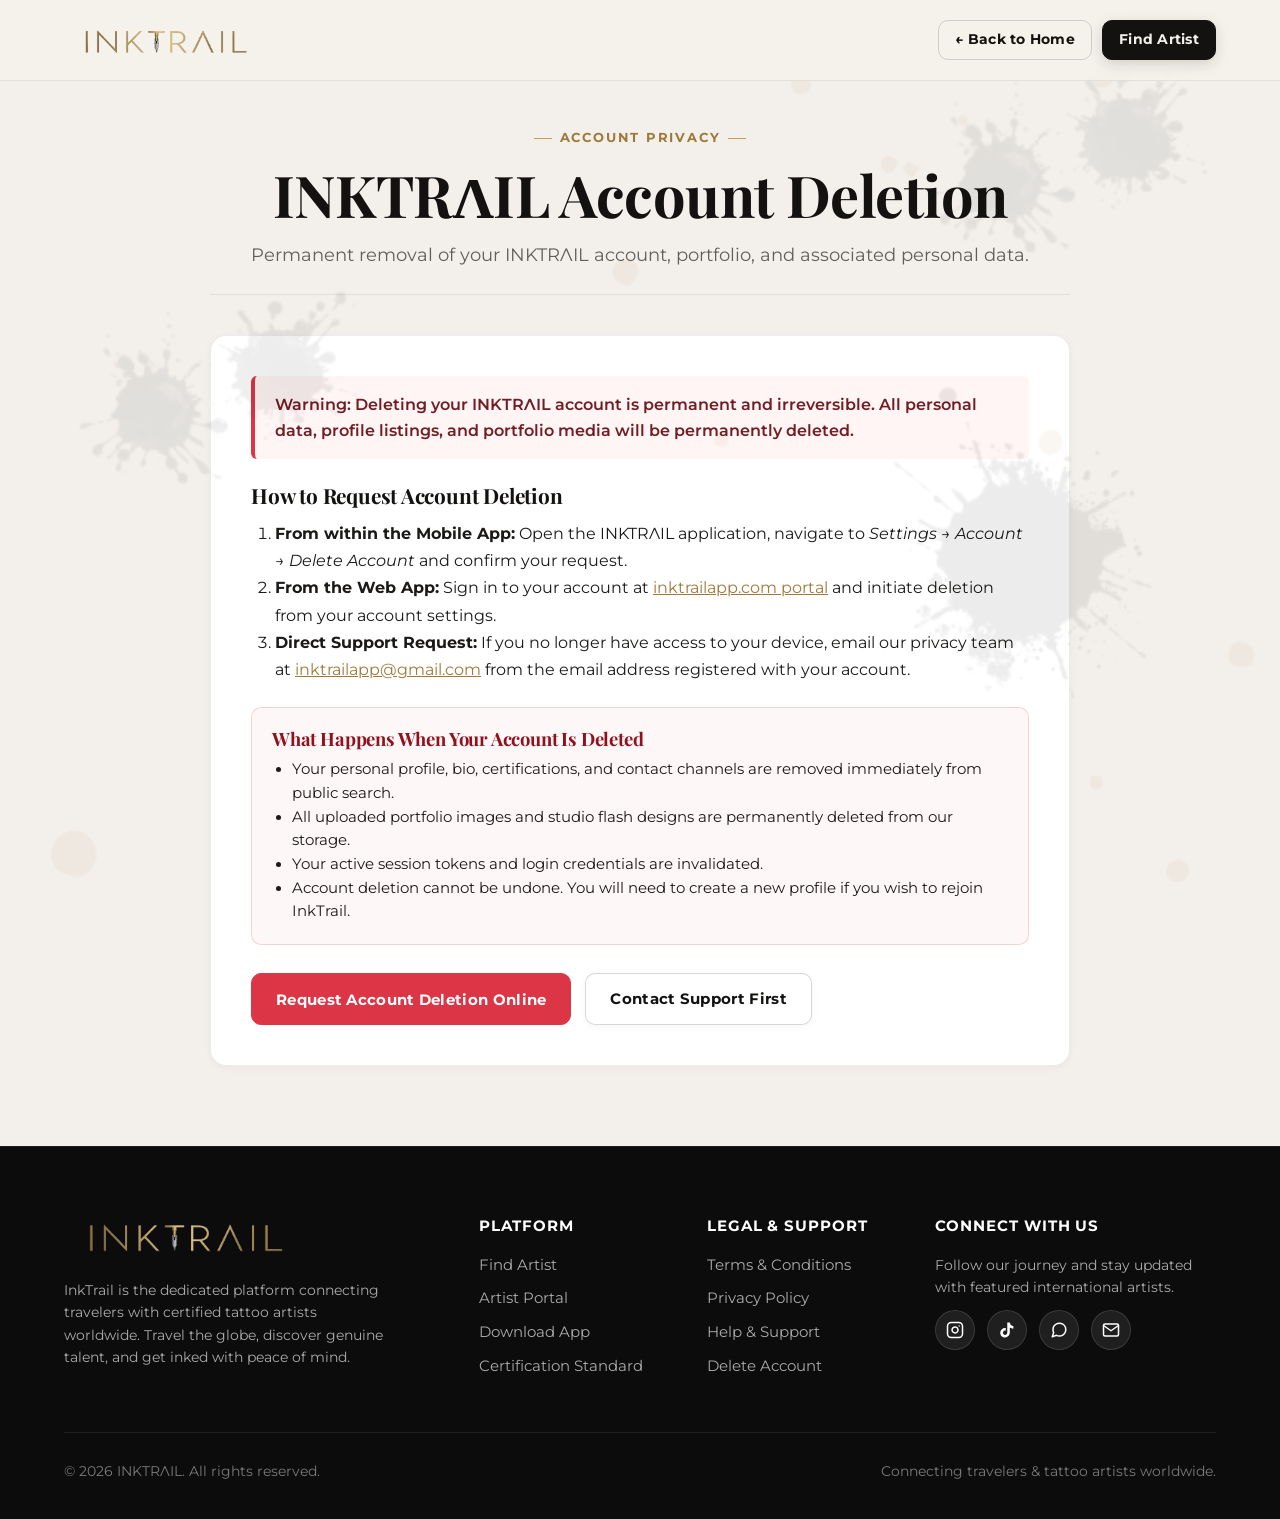
==== commit fede7ef7: "Update delete-account.html" ====
--- a/delete-account.html
+++ b/delete-account.html
@@ -123,7 +123,7 @@
       </a>
       <div class="header-actions">
         <a class="btn btn-ghost btn-sm" href="index.html">← Back to Home</a>
-        <a class="btn btn-primary btn-sm" href="https://d72921c3b2.draftbit.dev/search" target="_blank" rel="noopener noreferrer">Find Artist</a>
+        <a class="btn btn-primary btn-sm" href="https://app.inktrailapp.com/search" target="_blank" rel="noopener noreferrer">Find Artist</a>
       </div>
     </div>
   </header>
@@ -143,7 +143,7 @@
       <h2 style="font-size:1.3rem; margin-bottom: 12px;">How to Request Account Deletion</h2>
       <ol style="margin: 0 0 20px 24px; line-height: 1.7;">
         <li><strong>From within the Mobile App:</strong> Open the INKTRΛIL application, navigate to <em>Settings → Account → Delete Account</em> and confirm your request.</li>
-        <li><strong>From the Web App:</strong> Sign in to your account at <a href="https://d72921c3b2.draftbit.dev/portal" target="_blank" rel="noopener noreferrer" style="color:var(--gold-dark); text-decoration:underline;">inktrailapp.com portal</a> and initiate deletion from your account settings.</li>
+        <li><strong>From the Web App:</strong> Sign in to your account at <a href="https://app.inktrailapp.com/account-type" target="_blank" rel="noopener noreferrer" style="color:var(--gold-dark); text-decoration:underline;">inktrailapp.com portal</a> and initiate deletion from your account settings.</li>
         <li><strong>Direct Support Request:</strong> If you no longer have access to your device, email our privacy team at <a href="mailto:inktrailapp@gmail.com?subject=Account%20Deletion%20Request" style="color:var(--gold-dark); text-decoration:underline;">inktrailapp@gmail.com</a> from the email address registered with your account.</li>
       </ol>
 
@@ -215,8 +215,8 @@
         <div class="footer-col">
           <h4>Platform</h4>
           <ul class="footer-links">
-            <li><a href="https://d72921c3b2.draftbit.dev/search" target="_blank" rel="noopener noreferrer">Find Artist</a></li>
-            <li><a href="https://d72921c3b2.draftbit.dev/portal" target="_blank" rel="noopener noreferrer">Artist Portal</a></li>
+            <li><a href="https://app.inktrailapp.com/search" target="_blank" rel="noopener noreferrer">Find Artist</a></li>
+            <li><a href="https://app.inktrailapp.com/account-type" target="_blank" rel="noopener noreferrer">Artist Portal</a></li>
             <li><a href="download.html">Download App</a></li>
             <li><a href="index.html#certification">Certification Standard</a></li>
           </ul>
--- a/assets/site.css
+++ b/assets/site.css
@@ -84,7 +84,8 @@
   background-repeat: repeat-y;
   background-position: center top;
   background-size: 100% auto;
-  opacity: 0.035;
+  opacity: 0.075;
+  mix-blend-mode: multiply;
   pointer-events: none;
   z-index: 0;
 }
@@ -431,6 +432,54 @@
   position: relative;
 }
 
+.hero-brand-top {
+  display: flex;
+  justify-content: center;
+  align-items: center;
+  margin: 0 auto 20px auto;
+}
+
+.hero-brand-round {
+  width: 110px;
+  height: 110px;
+  object-fit: contain;
+  display: block;
+  filter: drop-shadow(0 6px 20px rgba(196, 154, 88, 0.28));
+  transition: transform 0.35s ease, filter 0.35s ease;
+}
+
+.hero-brand-round:hover {
+  transform: translateY(-3px) scale(1.04);
+  filter: drop-shadow(0 8px 24px rgba(196, 154, 88, 0.42));
+}
+
+@media (max-width: 768px) {
+  .hero-brand-round {
+    width: 90px;
+    height: 90px;
+  }
+}
+
+.hero-brand-logo {
+  max-width: 360px;
+  width: 78%;
+  height: auto;
+  object-fit: contain;
+  filter: drop-shadow(0 4px 14px rgba(18, 17, 16, 0.08));
+  transition: transform 0.3s ease;
+}
+
+.hero-brand-logo:hover {
+  transform: translateY(-2px) scale(1.01);
+}
+
+@media (max-width: 768px) {
+  .hero-brand-logo {
+    max-width: 250px;
+    width: 74%;
+  }
+}
+
 .hero-badge-wrap {
   margin-bottom: 20px;
 }
@@ -624,6 +673,19 @@
   gap: 24px;
 }
 
+/* Symmetrical 2x2 grid for 4 traveler benefit cards */
+#travelers .benefits-grid {
+  display: grid;
+  grid-template-columns: repeat(2, 1fr);
+  gap: 24px;
+}
+
+@media (max-width: 768px) {
+  #travelers .benefits-grid {
+    grid-template-columns: 1fr;
+  }
+}
+
 .benefit-card {
   background: var(--surface);
   border: 1px solid var(--border-light);
@@ -713,22 +775,28 @@
 
 .cert-badge-visual {
   flex-shrink: 0;
-  width: 80px;
-  height: 80px;
-  border-radius: 50%;
-  background: var(--brand-black);
-  border: 2px solid var(--gold);
+  width: 76px;
+  height: 76px;
+  background: transparent;
+  border: none;
+  border-radius: 0;
   display: flex;
   align-items: center;
   justify-content: center;
-  padding: 6px;
-  box-shadow: var(--shadow-gold);
-}
-.cert-badge-visual img {
+  padding: 0;
+  box-shadow: none;
+  transition: transform 0.3s ease;
+}
+.cert-badge-visual:hover {
+  transform: translateY(-2px) scale(1.06);
+}
+.cert-badge-visual img,
+.cert-official-badge {
   width: 100%;
   height: 100%;
   object-fit: contain;
-  border-radius: 50%;
+  border-radius: 0;
+  filter: drop-shadow(0 4px 14px rgba(196, 154, 88, 0.35));
 }
 
 .cert-badge-title {
@@ -943,6 +1011,203 @@
   background: var(--gold);
   width: 24px;
   border-radius: var(--radius-full);
+}
+
+/* --------------------------------------------------------------------------
+   3.6b Founder Story: Who's Damien? (Client Adjustment #3)
+   -------------------------------------------------------------------------- */
+.damien-card {
+  display: grid;
+  grid-template-columns: 380px 1fr;
+  gap: 48px;
+  align-items: center;
+  background: var(--surface);
+  border: 1.5px solid var(--border-gold);
+  border-radius: var(--radius-xl);
+  padding: 44px;
+  box-shadow: var(--shadow-card);
+  position: relative;
+  overflow: hidden;
+}
+
+.damien-card::before {
+  content: "";
+  position: absolute;
+  top: -60px;
+  right: -60px;
+  width: 280px;
+  height: 280px;
+  background: radial-gradient(circle, rgba(196, 154, 88, 0.12) 0%, transparent 70%);
+  pointer-events: none;
+}
+
+.damien-visual-col {
+  display: flex;
+  flex-direction: column;
+  gap: 16px;
+}
+
+.damien-photo-wrap {
+  position: relative;
+  border-radius: var(--radius-lg);
+  overflow: hidden;
+  box-shadow: 0 12px 32px rgba(18, 17, 16, 0.14);
+  border: 2px solid var(--border-gold);
+  background: var(--brand-black);
+  aspect-ratio: 1 / 1;
+}
+
+.damien-photo {
+  width: 100%;
+  height: 100%;
+  object-fit: cover;
+  display: block;
+  transition: transform 0.5s ease;
+}
+
+.damien-photo-wrap:hover .damien-photo {
+  transform: scale(1.03);
+}
+
+.damien-badge-pill {
+  position: absolute;
+  bottom: 14px;
+  left: 14px;
+  background: rgba(18, 17, 16, 0.88);
+  backdrop-filter: blur(8px);
+  -webkit-backdrop-filter: blur(8px);
+  color: var(--gold-light);
+  border: 1px solid var(--border-gold);
+  padding: 6px 14px;
+  border-radius: var(--radius-full);
+  font-size: 0.8rem;
+  font-weight: 700;
+  letter-spacing: 0.04em;
+  display: inline-flex;
+  align-items: center;
+  gap: 8px;
+  box-shadow: 0 4px 12px rgba(0, 0, 0, 0.25);
+}
+
+.damien-badge-dot {
+  width: 7px;
+  height: 7px;
+  background: var(--gold);
+  border-radius: 50%;
+  box-shadow: 0 0 8px var(--gold);
+}
+
+.damien-stats-strip {
+  display: grid;
+  grid-template-columns: repeat(3, 1fr);
+  gap: 8px;
+  background: rgba(196, 154, 88, 0.08);
+  border: 1px solid rgba(196, 154, 88, 0.25);
+  border-radius: var(--radius-md);
+  padding: 12px 6px;
+  text-align: center;
+}
+
+.damien-stat-val {
+  font-family: var(--heading-serif);
+  font-size: 1.15rem;
+  font-weight: 700;
+  color: var(--gold);
+  line-height: 1.2;
+}
+
+.damien-stat-lbl {
+  font-size: 0.68rem;
+  color: var(--text-muted);
+  font-weight: 600;
+  text-transform: uppercase;
+  letter-spacing: 0.04em;
+  margin-top: 2px;
+}
+
+.damien-content-col {
+  display: flex;
+  flex-direction: column;
+}
+
+.damien-title {
+  text-align: left;
+  margin-bottom: 10px;
+}
+
+.damien-lead {
+  font-size: 1.15rem;
+  font-weight: 600;
+  color: var(--gold);
+  margin-bottom: 18px;
+  line-height: 1.5;
+}
+
+.damien-bio-text {
+  color: var(--text-muted);
+  font-size: 0.98rem;
+  line-height: 1.7;
+  display: flex;
+  flex-direction: column;
+  gap: 12px;
+  margin-bottom: 22px;
+}
+
+.damien-quote {
+  margin: 0 0 24px 0;
+  padding: 16px 20px;
+  background: rgba(196, 154, 88, 0.06);
+  border-left: 3px solid var(--gold);
+  border-radius: 0 var(--radius-sm) var(--radius-sm) 0;
+}
+
+.damien-quote p {
+  margin: 0 0 6px 0;
+  font-family: var(--heading-serif);
+  font-style: italic;
+  font-size: 1.05rem;
+  color: var(--brand-black);
+  line-height: 1.5;
+}
+
+.damien-quote cite {
+  font-family: var(--safe-sans);
+  font-size: 0.8rem;
+  font-style: normal;
+  font-weight: 700;
+  color: var(--gold-dark);
+  letter-spacing: 0.04em;
+  text-transform: uppercase;
+  display: block;
+}
+
+.damien-actions {
+  display: flex;
+  gap: 14px;
+  flex-wrap: wrap;
+  align-items: center;
+}
+
+@media (max-width: 980px) {
+  .damien-card {
+    grid-template-columns: 1fr;
+    padding: 36px 24px;
+    gap: 32px;
+  }
+  .damien-visual-col {
+    max-width: 360px;
+    margin: 0 auto;
+    width: 100%;
+  }
+  .damien-title {
+    text-align: center;
+  }
+  .damien-lead {
+    text-align: center;
+  }
+  .damien-actions {
+    justify-content: center;
+  }
 }
 
 /* FAQ Accordion Styling */
